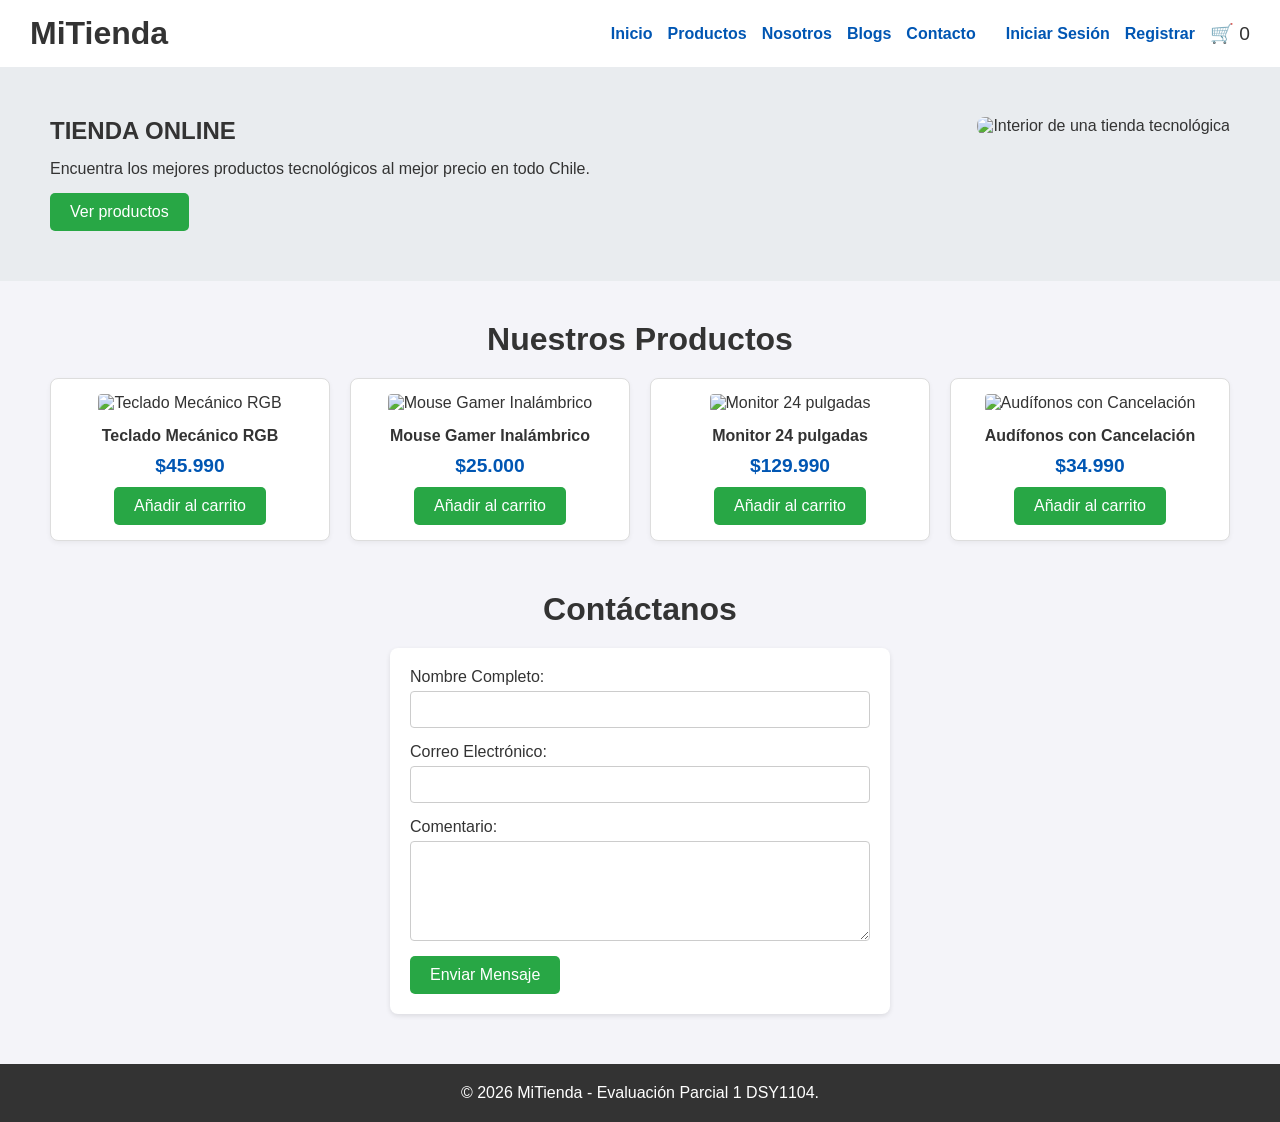
==== Pagina Web/index.html @ 9a070332 "Primer commit Creación de pagina web de venta de productos electrónicos." ====
<!DOCTYPE html>
<html lang="es">
<head>
    <meta charset="UTF-8">
    <meta name="viewport" content="width=device-width, initial-scale=1.0">
    <title>Tienda Online Duoc</title>
    <!-- Se incluye la hoja de estilos externa -->
    <link rel="stylesheet" href="styles.css">
</head>
<body>
    <header class="encabezado">
        <div class="contenedor-logo">
            <h1 class="logo">MiTienda</h1>
        </div>
        <nav class="navegacion-principal">
            <ul class="lista-enlaces">
                <li><a href="index.html">Inicio</a></li>
                <li><a href="#">Productos</a></li>
                <li><a href="#">Nosotros</a></li>
                <li><a href="#">Blogs</a></li>
                <li><a href="#contacto">Contacto</a></li>
            </ul>
            <div class="contenedor-usuario">
                <a href="#">Iniciar Sesión</a>
                <a href="#">Registrar</a>
                <div class="carrito-icono">
                    🛒 <span id="contador-carrito">0</span>
                </div>
            </div>
        </nav>
    </header>

    <main class="contenido-principal">
        <!-- Componente principal (Hero) -->
        <section class="seccion-hero">
            <div class="texto-hero">
                <h2>TIENDA ONLINE</h2>
                <p>Encuentra los mejores productos tecnológicos al mejor precio en todo Chile.</p>
                <button class="boton-primario">Ver productos</button>
            </div>
            <div class="imagen-hero">
                <!-- Imagen de libre uso de Unsplash -->
                <img src="https://images.unsplash.com/photo-1472851294608-062f824d29cc?w=500&q=80" alt="Interior de una tienda tecnológica" style="border-radius: 8px;">
            </div>
        </section>

        <!-- Listado de Productos (Se cargan vía JS) -->
        <section class="seccion-productos">
            <h3 class="titulo-seccion">Nuestros Productos</h3>
            <div id="contenedor-productos" class="cuadricula-productos">
                <!-- Los productos se inyectarán aquí mediante JavaScript -->
            </div>
        </section>

        <!-- Formulario de Contacto para validaciones JS -->
        <section id="contacto" class="seccion-contacto">
            <h3 class="titulo-seccion">Contáctanos</h3>
            <form id="formulario-contacto" class="formulario" novalidate>
                <div class="grupo-control">
                    <label for="nombre">Nombre Completo:</label>
                    <input type="text" id="nombre" class="entrada-datos" autocomplete="name">
                    <span class="mensaje-error" id="error-nombre"></span>
                </div>
                
                <div class="grupo-control">
                    <label for="correo">Correo Electrónico:</label>
                    <input type="email" id="correo" class="entrada-datos" autocomplete="email">
                    <span class="mensaje-error" id="error-correo"></span>
                </div>

                <div class="grupo-control">
                    <label for="comentario">Comentario:</label>
                    <textarea id="comentario" class="entrada-datos text-area"></textarea>
                    <span class="mensaje-error" id="error-comentario"></span>
                </div>

                <button type="submit" class="boton-primario">Enviar Mensaje</button>
            </form>
        </section>
    </main>

    <footer class="pie-pagina">
        <p>&copy; 2026 MiTienda - Evaluación Parcial 1 DSY1104.</p>
    </footer>

    <script src="script.js"></script>
</body>
</html>
---- Pagina Web/styles.css ----
/* Variables y reseteo básico */
:root {
    --color-fondo: #f4f4f9;
    --color-texto: #333;
    --color-primario: #0056b3;
    --color-boton: #28a745;
    --color-error: #dc3545;
}

* {
    margin: 0;
    padding: 0;
    box-sizing: border-box;
    font-family: Arial, sans-serif;
}

body {
    background-color: var(--color-fondo);
    color: var(--color-texto);
}

/* Encabezado y Navegación */
.encabezado {
    display: flex;
    justify-content: space-between;
    align-items: center;
    background-color: #fff;
    padding: 15px 30px;
    box-shadow: 0 2px 5px rgba(0,0,0,0.1);
}

.navegacion-principal {
    display: flex;
    align-items: center;
    gap: 30px;
}

.lista-enlaces {
    list-style: none;
    display: flex;
    gap: 15px;
}

.lista-enlaces a, .contenedor-usuario a {
    text-decoration: none;
    color: var(--color-primario);
    font-weight: bold;
}

.contenedor-usuario {
    display: flex;
    align-items: center;
    gap: 15px;
}

.carrito-icono {
    font-size: 1.2rem;
    cursor: pointer;
}

/* Sección Hero */
.seccion-hero {
    display: flex;
    justify-content: space-between;
    padding: 50px;
    background-color: #e9ecef;
    margin-bottom: 40px;
}

.texto-hero {
    flex: 1;
    display: flex;
    flex-direction: column;
    justify-content: center;
    align-items: flex-start;
    gap: 15px;
}

/* Botones */
.boton-primario {
    background-color: var(--color-boton);
    color: white;
    border: none;
    padding: 10px 20px;
    cursor: pointer;
    border-radius: 5px;
    font-size: 1rem;
}
.boton-primario:hover {
    background-color: #218838;
}

/* Productos */
.titulo-seccion {
    text-align: center;
    margin-bottom: 20px;
    font-size: 2rem;
}

.cuadricula-productos {
    display: grid;
    grid-template-columns: repeat(auto-fit, minmax(250px, 1fr));
    gap: 20px;
    padding: 0 50px 50px 50px;
}

.tarjeta-producto {
    background-color: #fff;
    border: 1px solid #ddd;
    border-radius: 8px;
    padding: 15px;
    text-align: center;
    box-shadow: 0 2px 5px rgba(0,0,0,0.05);
}

.tarjeta-producto img {
    max-width: 100%;
    height: auto;
    margin-bottom: 15px;
}

.precio-producto {
    font-size: 1.2rem;
    color: var(--color-primario);
    font-weight: bold;
    margin: 10px 0;
}

/* Formularios */
.seccion-contacto {
    padding: 0 50px 50px 50px;
    max-width: 600px;
    margin: 0 auto;
}

.formulario {
    background-color: #fff;
    padding: 20px;
    border-radius: 8px;
    box-shadow: 0 2px 5px rgba(0,0,0,0.1);
}

.grupo-control {
    display: flex;
    flex-direction: column;
    margin-bottom: 15px;
}

.entrada-datos {
    padding: 10px;
    border: 1px solid #ccc;
    border-radius: 4px;
    margin-top: 5px;
}

.text-area {
    resize: vertical;
    min-height: 100px;
}

.mensaje-error {
    color: var(--color-error);
    font-size: 0.85rem;
    margin-top: 5px;
    display: none; /* Oculto por defecto, se activa con JS */
}

/* Footer */
.pie-pagina {
    text-align: center;
    padding: 20px;
    background-color: #333;
    color: white;
}
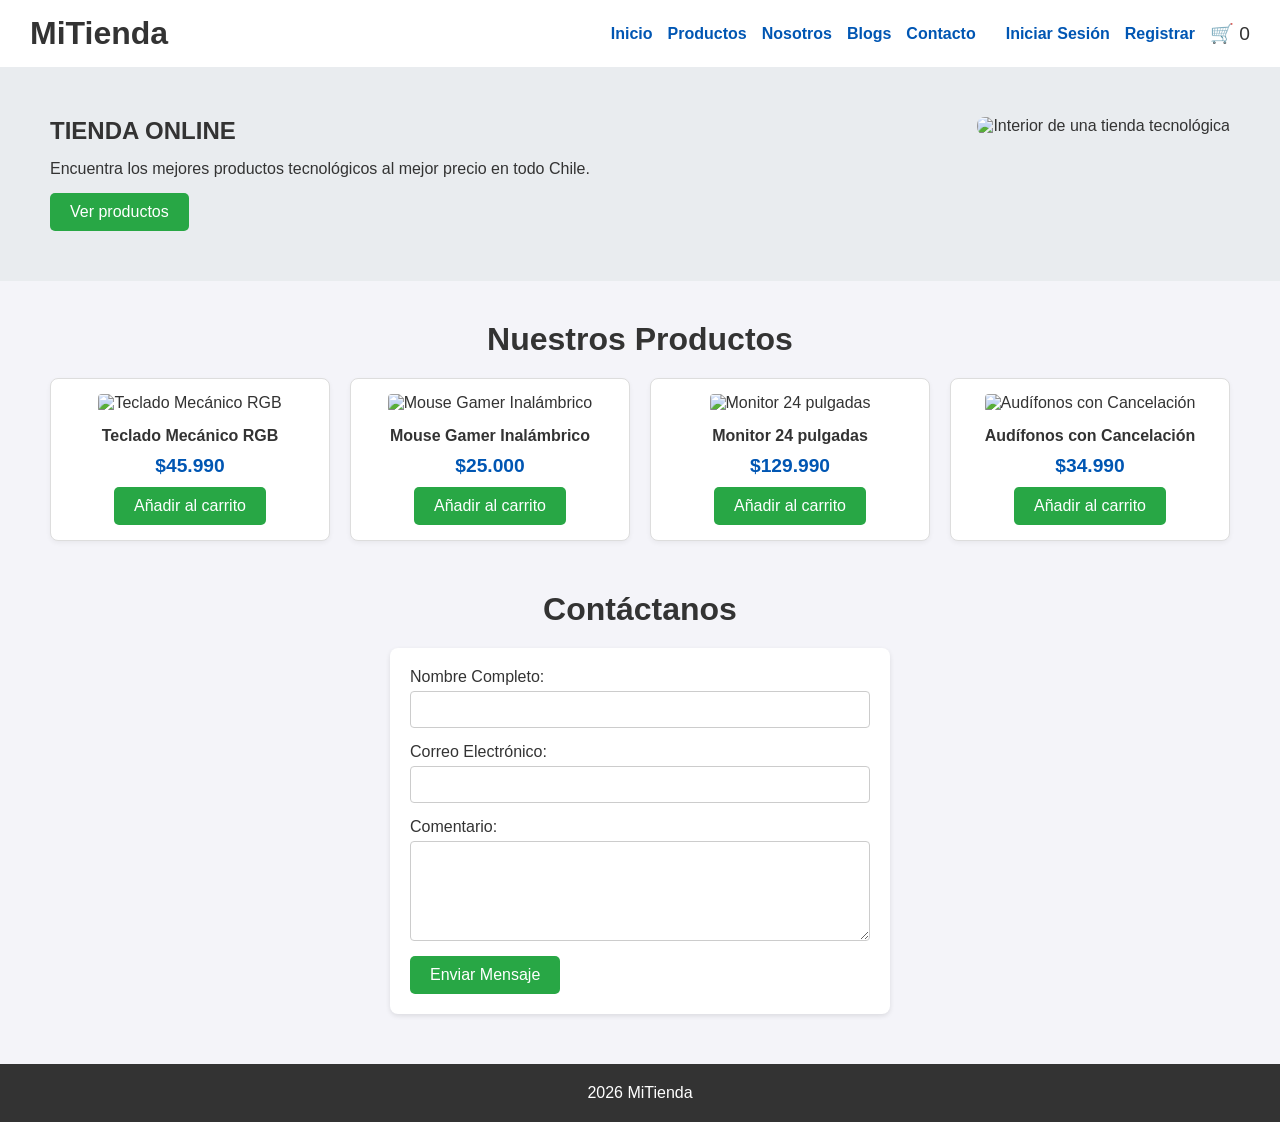
==== commit 59e785f5: "Add files via upload Generación de HTMLs de registro y login, además de actualización de script.js" ====
--- a/Pagina Web/index.html
+++ b/Pagina Web/index.html
@@ -80,7 +80,7 @@
     </main>
 
     <footer class="pie-pagina">
-        <p>&copy; 2026 MiTienda - Evaluación Parcial 1 DSY1104.</p>
+        <p>2026 MiTienda</p>
     </footer>
 
     <script src="script.js"></script>
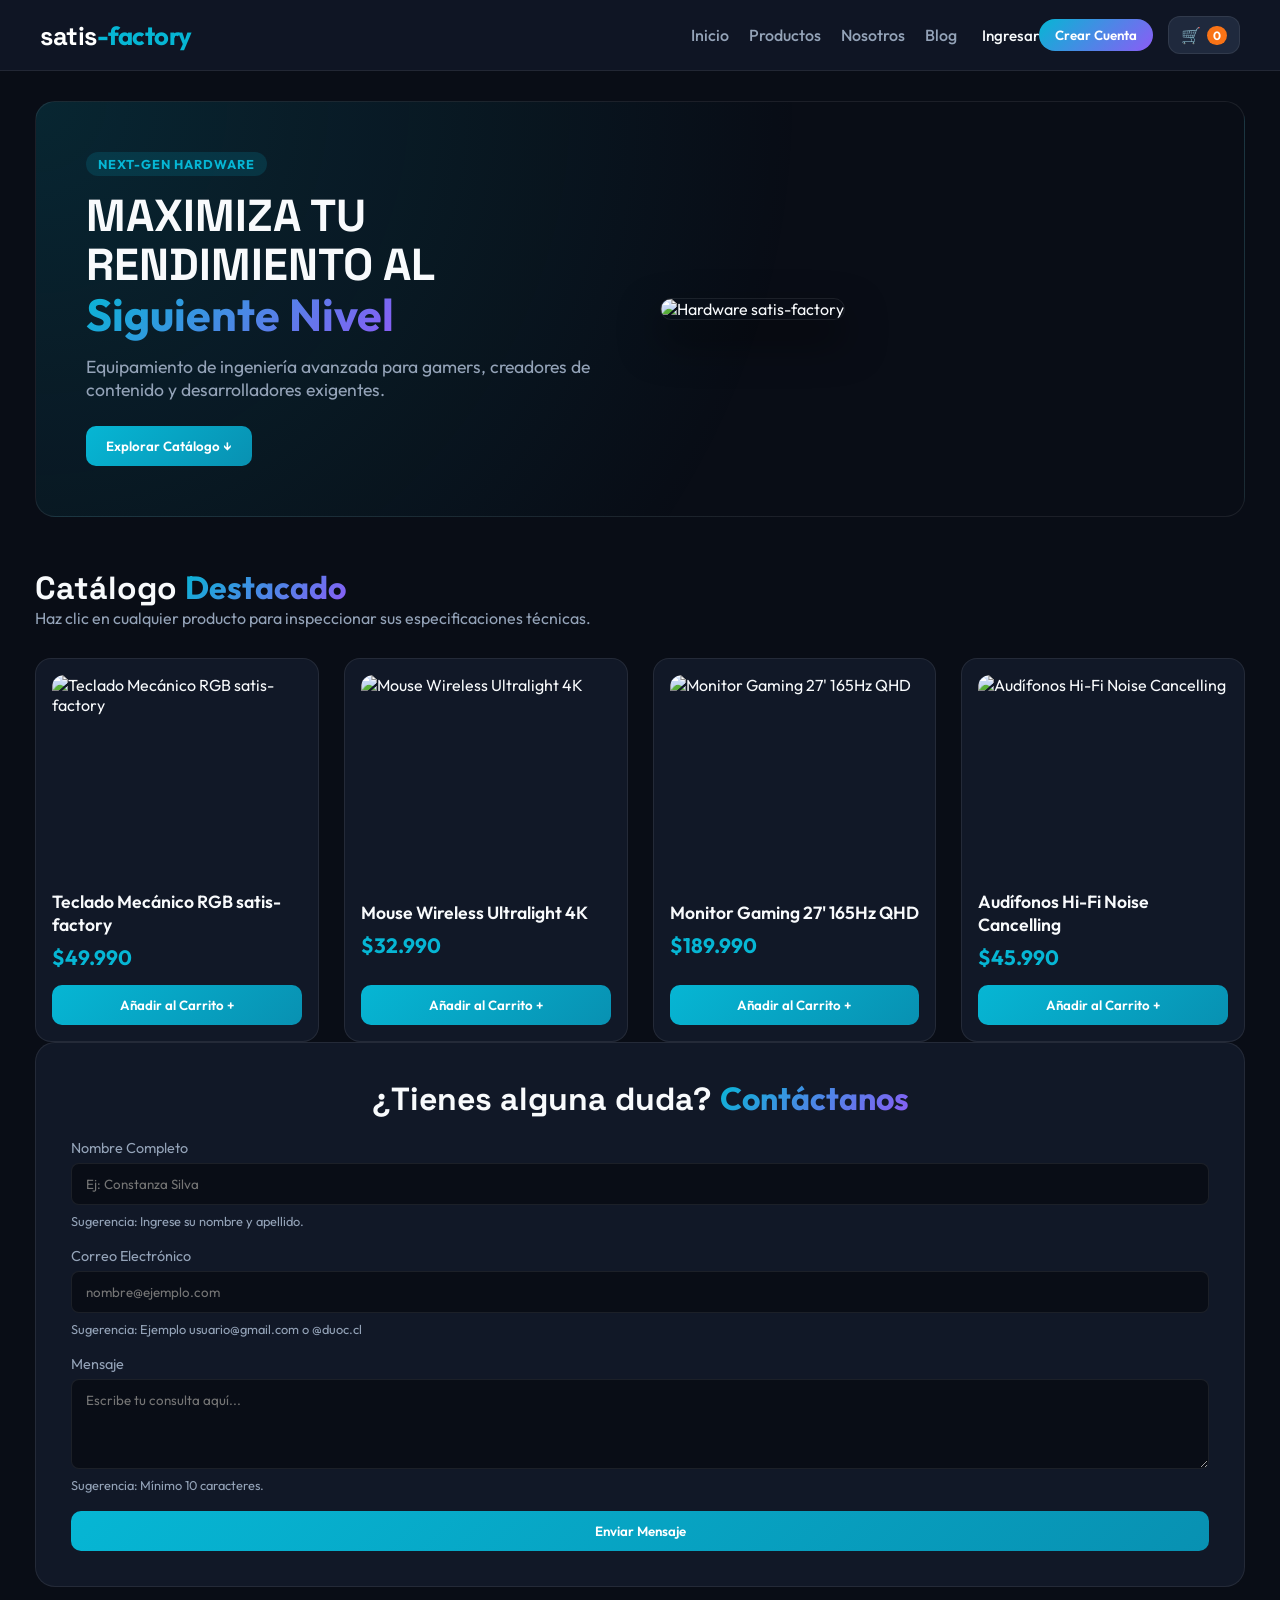
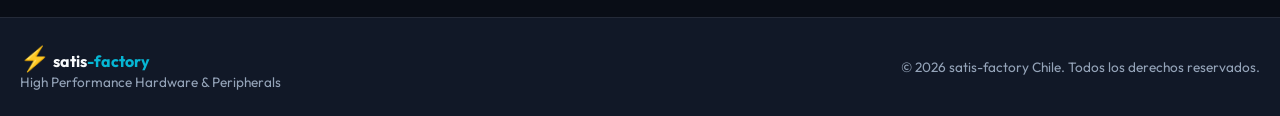
==== commit 76259bbe: "pagina web SPA Creación de un solo index.html, después de ya revisar el buen funcionamiento de cada " ====
--- a/Pagina Web/index.html
+++ b/Pagina Web/index.html
@@ -3,84 +3,410 @@
 <head>
     <meta charset="UTF-8">
     <meta name="viewport" content="width=device-width, initial-scale=1.0">
-    <title>Tienda Online Duoc</title>
-    <!-- Se incluye la hoja de estilos externa -->
+    <title>satis-factory // High Tech & Gaming Gear</title>
+    <link rel="preconnect" href="https://fonts.googleapis.com">
+    <link rel="preconnect" href="https://fonts.gstatic.com" crossorigin>
+    <link href="https://fonts.googleapis.com/css2?family=Outfit:wght@300;400;600;700;800&family=Space+Grotesk:wght@500;700&display=swap" rel="stylesheet">
     <link rel="stylesheet" href="styles.css">
 </head>
 <body>
+
+    <!-- Encabezado Glassmorphism -->
     <header class="encabezado">
-        <div class="contenedor-logo">
-            <h1 class="logo">MiTienda</h1>
+        <div class="contenedor-logo" onclick="cambiarVista('vista-home')">
+            <h1 class="logo">satis<span class="logo-accent">-factory</span></h1>
         </div>
+        
         <nav class="navegacion-principal">
             <ul class="lista-enlaces">
-                <li><a href="index.html">Inicio</a></li>
-                <li><a href="#">Productos</a></li>
-                <li><a href="#">Nosotros</a></li>
-                <li><a href="#">Blogs</a></li>
-                <li><a href="#contacto">Contacto</a></li>
+                <li><a href="#" onclick="cambiarVista('vista-home')">Inicio</a></li>
+                <li><a href="#" onclick="irAProductos()">Productos</a></li>
+                <li><a href="#" onclick="cambiarVista('vista-nosotros')">Nosotros</a></li>
+                <li><a href="#" onclick="cambiarVista('vista-blog')">Blog</a></li>
+                <!-- Pestaña Admin protegida: se oculta por defecto mediante JS/CSS -->
+                <li id="nav-item-admin" style="display: none;"><a href="#" onclick="cambiarVista('vista-admin')" class="enlace-admin">Admin</a></li>
             </ul>
             <div class="contenedor-usuario">
-                <a href="#">Iniciar Sesión</a>
-                <a href="#">Registrar</a>
-                <div class="carrito-icono">
-                    🛒 <span id="contador-carrito">0</span>
+                <div id="bloque-invitado">
+                    <button class="btn-link" onclick="cambiarVista('vista-login')">Ingresar</button>
+                    <button class="btn-destacado" onclick="cambiarVista('vista-registro')">Crear Cuenta</button>
+                </div>
+                <div id="bloque-sesion" style="display: none; align-items: center; gap: 10px;">
+                    <span id="label-usuario-actual" class="badge-user">Usuario</span>
+                    <button class="btn-secundario-sm" onclick="cerrarSesion()">Salir</button>
+                </div>
+                <div class="carrito-icono" onclick="cambiarVista('vista-carrito')" title="Ver Carrito">
+                    <span class="icono-bag">🛒</span>
+                    <span id="contador-carrito" class="badge-carrito">0</span>
                 </div>
             </div>
         </nav>
     </header>
 
     <main class="contenido-principal">
-        <!-- Componente principal (Hero) -->
-        <section class="seccion-hero">
-            <div class="texto-hero">
-                <h2>TIENDA ONLINE</h2>
-                <p>Encuentra los mejores productos tecnológicos al mejor precio en todo Chile.</p>
-                <button class="boton-primario">Ver productos</button>
-            </div>
-            <div class="imagen-hero">
-                <!-- Imagen de libre uso de Unsplash -->
-                <img src="https://images.unsplash.com/photo-1472851294608-062f824d29cc?w=500&q=80" alt="Interior de una tienda tecnológica" style="border-radius: 8px;">
-            </div>
-        </section>
-
-        <!-- Listado de Productos (Se cargan vía JS) -->
-        <section class="seccion-productos">
-            <h3 class="titulo-seccion">Nuestros Productos</h3>
-            <div id="contenedor-productos" class="cuadricula-productos">
-                <!-- Los productos se inyectarán aquí mediante JavaScript -->
-            </div>
-        </section>
-
-        <!-- Formulario de Contacto para validaciones JS -->
-        <section id="contacto" class="seccion-contacto">
-            <h3 class="titulo-seccion">Contáctanos</h3>
-            <form id="formulario-contacto" class="formulario" novalidate>
-                <div class="grupo-control">
-                    <label for="nombre">Nombre Completo:</label>
-                    <input type="text" id="nombre" class="entrada-datos" autocomplete="name">
-                    <span class="mensaje-error" id="error-nombre"></span>
-                </div>
-                
-                <div class="grupo-control">
-                    <label for="correo">Correo Electrónico:</label>
-                    <input type="email" id="correo" class="entrada-datos" autocomplete="email">
-                    <span class="mensaje-error" id="error-correo"></span>
-                </div>
-
-                <div class="grupo-control">
-                    <label for="comentario">Comentario:</label>
-                    <textarea id="comentario" class="entrada-datos text-area"></textarea>
-                    <span class="mensaje-error" id="error-comentario"></span>
-                </div>
-
-                <button type="submit" class="boton-primario">Enviar Mensaje</button>
-            </form>
-        </section>
+
+        <!-- VISTA 1: HOME & CATALOGO -->
+        <section id="vista-home" class="vista activa">
+            <div class="hero-banner">
+                <div class="hero-content">
+                    <span class="tag-badge">NEXT-GEN HARDWARE</span>
+                    <h2>MAXIMIZA TU RENDIMIENTO AL <span class="texto-gradiente">Siguiente Nivel</span></h2>
+                    <p>Equipamiento de ingeniería avanzada para gamers, creadores de contenido y desarrolladores exigentes.</p>
+                    <button class="boton-primario" onclick="irAProductos()">Explorar Catálogo ↓</button>
+                </div>
+                <div class="hero-media">
+                    <div class="hero-image-wrapper">
+                        <img src="https://images.unsplash.com/photo-1550745165-9bc0b252726f?w=600&auto=format&fit=crop&q=80" alt="Hardware satis-factory">
+                    </div>
+                </div>
+            </div>
+
+            <section id="seccion-catalogo-scroll" class="seccion-catalogo">
+                <div class="encabezado-seccion">
+                    <h3 class="titulo-seccion">Catálogo <span class="texto-gradiente">Destacado</span></h3>
+                    <p class="subtitulo-seccion">Haz clic en cualquier producto para inspeccionar sus especificaciones técnicas.</p>
+                </div>
+                <div id="contenedor-productos" class="cuadricula-productos">
+                    <!-- Renderizado dinámico -->
+                </div>
+            </section>
+
+            <!-- Sección de Contacto -->
+            <section class="seccion-contacto">
+                <div class="tarjeta-glass-form">
+                    <h3 class="titulo-seccion text-center">¿Tienes alguna duda? <span class="texto-gradiente">Contáctanos</span></h3>
+                    <form id="formulario-contacto" class="formulario" novalidate>
+                        <div class="grupo-control">
+                            <label for="contacto-nombre">Nombre Completo</label>
+                            <input type="text" id="contacto-nombre" class="entrada-datos" placeholder="Ej: Constanza Silva">
+                            <span class="sugerencia-span" id="sug-contacto-nombre">Sugerencia: Ingrese su nombre y apellido.</span>
+                        </div>
+                        <div class="grupo-control">
+                            <label for="contacto-correo">Correo Electrónico</label>
+                            <input type="email" id="contacto-correo" class="entrada-datos" placeholder="nombre@ejemplo.com">
+                            <span class="sugerencia-span" id="sug-contacto-correo">Sugerencia: Ejemplo usuario@gmail.com o @duoc.cl</span>
+                        </div>
+                        <div class="grupo-control">
+                            <label for="contacto-mensaje">Mensaje</label>
+                            <textarea id="contacto-mensaje" class="entrada-datos" rows="4" placeholder="Escribe tu consulta aquí..."></textarea>
+                            <span class="sugerencia-span" id="sug-contacto-mensaje">Sugerencia: Mínimo 10 caracteres.</span>
+                        </div>
+                        <button type="submit" class="boton-primario ancho-completo">Enviar Mensaje</button>
+                    </form>
+                </div>
+            </section>
+        </section>
+
+        <!-- VISTA 2: NOSOTROS -->
+        <section id="vista-nosotros" class="vista">
+            <div class="hero-banner mini-hero">
+                <div class="hero-content">
+                    <span class="tag-badge">NUESTRA ESENCIA</span>
+                    <h2>Sobre <span class="texto-gradiente">satis-factory</span></h2>
+                    <p>Reinventando el acceso a tecnología de alto rendimiento en todo Chile desde 2026.</p>
+                </div>
+            </div>
+
+            <div class="grid-pilares">
+                <div class="tarjeta-pilar">
+                    <h4>Envíos Flash</h4>
+                    <p>Despacho directo a todas las regiones de Chile con seguimiento en tiempo real.</p>
+                </div>
+                <div class="tarjeta-pilar">
+                    <h4>Garantía Extendida</h4>
+                    <p>Todos nuestros componentes cuentan con sello oficial y soporte técnico dedicado.</p>
+                </div>
+                <div class="tarjeta-pilar">
+                    <h4>Calidad Certificada</h4>
+                    <p>Probamos rigurosamente cada producto antes de ponerlo a la venta en la plataforma.</p>
+                </div>
+            </div>
+        </section>
+
+        <!-- VISTA 3: BLOG -->
+        <section id="vista-blog" class="vista">
+            <div class="encabezado-seccion text-center">
+                <span class="tag-badge">BLOG & NEWS</span>
+                <h2 class="titulo-seccion">Artículos & <span class="texto-gradiente">Reviews</span></h2>
+            </div>
+            
+            <div class="cuadricula-productos">
+                <article class="tarjeta-producto blog-card">
+                    <img src="https://images.unsplash.com/photo-1587829741301-dc798b83add3?w=500&q=80" alt="Teclados Mecánicos">
+                    <div class="blog-body">
+                        <span class="fecha-blog">05 Octubre, 2026</span>
+                        <h4>Guía Definitiva: Switches Mecánicos vs Ópticos</h4>
+                        <p>Analizamos los tiempos de respuesta y durabilidad para setups competitivos.</p>
+                    </div>
+                </article>
+                <article class="tarjeta-producto blog-card">
+                    <img src="https://images.unsplash.com/photo-1615663245857-ac93bb7c39e7?w=500&q=80" alt="Mouse Gaming">
+                    <div class="blog-body">
+                        <span class="fecha-blog">28 Septiembre, 2026</span>
+                        <h4>Sensibilidad y DPI: Configura tu Mouse para FPS</h4>
+                        <p>Aprende a ajustar la aceleración y tasa de sondeo como los profesionales.</p>
+                    </div>
+                </article>
+            </div>
+        </section>
+
+        <!-- VISTA 4: REGISTRO CON SUGERENCIAS SPAN -->
+        <section id="vista-registro" class="vista">
+            <div class="contenedor-formulario-centrado">
+                <div class="tarjeta-glass-form">
+                    <h2 class="titulo-seccion text-center">Crear <span class="texto-gradiente">Cuenta</span></h2>
+                    <form id="formulario-registro" class="formulario" novalidate>
+                        <div class="grupo-control">
+                            <label for="reg-run">RUN (Chileno):</label>
+                            <input type="text" id="reg-run" class="entrada-datos" placeholder="19011022K">
+                            <span class="sugerencia-span" id="sug-reg-run">Sugerencia: Sin puntos ni guión (Ej: 19011022K).</span>
+                        </div>
+                        <div class="grid-2-col">
+                            <div class="grupo-control">
+                                <label for="reg-nombre">Nombre:</label>
+                                <input type="text" id="reg-nombre" class="entrada-datos" placeholder="Juan">
+                                <span class="sugerencia-span" id="sug-reg-nombre">Sugerencia: Mínimo 2 letras.</span>
+                            </div>
+                            <div class="grupo-control">
+                                <label for="reg-apellidos">Apellidos:</label>
+                                <input type="text" id="reg-apellidos" class="entrada-datos" placeholder="Pérez">
+                                <span class="sugerencia-span" id="sug-reg-apellidos">Sugerencia: Mínimo 2 letras.</span>
+                            </div>
+                        </div>
+                        <div class="grupo-control">
+                            <label for="reg-correo">Correo Electrónico:</label>
+                            <input type="email" id="reg-correo" class="entrada-datos" placeholder="usuario@duoc.cl">
+                            <span class="sugerencia-span" id="sug-reg-correo">Sugerencia: Dominios permitidos: @duoc.cl, @profesor.duoc.cl, @gmail.com</span>
+                        </div>
+                        <div class="grid-2-col">
+                            <div class="grupo-control">
+                                <label for="reg-password">Contraseña:</label>
+                                <input type="password" id="reg-password" class="entrada-datos">
+                                <span class="sugerencia-span" id="sug-reg-password">Sugerencia: De 4 a 10 caracteres.</span>
+                            </div>
+                            <div class="grupo-control">
+                                <label for="reg-confirm-password">Confirmar Contraseña:</label>
+                                <input type="password" id="reg-confirm-password" class="entrada-datos">
+                                <span class="sugerencia-span" id="sug-reg-confirm-password">Sugerencia: Debe coincidir exactamente con la clave anterior.</span>
+                            </div>
+                        </div>
+                        <div class="grid-2-col">
+                            <div class="grupo-control">
+                                <label for="reg-region">Región:</label>
+                                <select id="reg-region" class="entrada-datos">
+                                    <option value="">-- Seleccionar --</option>
+                                </select>
+                                <span class="sugerencia-span" id="sug-reg-region">Sugerencia: Seleccione su región de residencia.</span>
+                            </div>
+                            <div class="grupo-control">
+                                <label for="reg-comuna">Comuna:</label>
+                                <select id="reg-comuna" class="entrada-datos" disabled>
+                                    <option value="">-- Seleccionar --</option>
+                                </select>
+                                <span class="sugerencia-span" id="sug-reg-comuna">Sugerencia: Se habilita al elegir una región.</span>
+                            </div>
+                        </div>
+                        <div class="grupo-control">
+                            <label for="reg-direccion">Dirección de Despacho:</label>
+                            <input type="text" id="reg-direccion" class="entrada-datos" placeholder="Av. Principal 123">
+                            <span class="sugerencia-span" id="sug-reg-direccion">Sugerencia: Mínimo 5 caracteres (calle y número).</span>
+                        </div>
+                        <button type="submit" class="boton-primario ancho-completo">Completar Registro</button>
+                    </form>
+                </div>
+            </div>
+        </section>
+
+        <!-- VISTA 5: LOGIN CON CREDENCIALES Y ROL ADMIN -->
+        <section id="vista-login" class="vista">
+            <div class="contenedor-formulario-centrado" style="max-width: 450px;">
+                <div class="tarjeta-glass-form">
+                    <h2 class="titulo-seccion text-center">Iniciar <span class="texto-gradiente">Sesión</span></h2>
+                    <form id="formulario-login" class="formulario" novalidate>
+                        <div class="grupo-control">
+                            <label for="login-correo">Correo Electrónico</label>
+                            <input type="email" id="login-correo" class="entrada-datos" placeholder="admin@duoc.cl">
+                            <span class="sugerencia-span" id="sug-login-correo">Sugerencia: Ingrese su correo registrado.</span>
+                        </div>
+                        <div class="grupo-control">
+                            <label for="login-password">Contraseña</label>
+                            <input type="password" id="login-password" class="entrada-datos">
+                            <span class="sugerencia-span" id="sug-login-password">Sugerencia: Ingrese su clave de acceso.</span>
+                        </div>
+                        <button type="submit" class="boton-primario ancho-completo">Acceder</button>
+                    </form>
+                    <div style="margin-top: 20px; padding: 12px; background: rgba(6,182,212,0.1); border-radius: 8px; border: 1px solid var(--borde-color); font-size: 0.85rem; color: var(--texto-secundario);">
+                         <strong>Credencial Admin de prueba:</strong><br>
+                        <strong>Correo:</strong> admin@duoc.cl | <strong>Clave:</strong> 1234
+                    </div>
+                </div>
+            </div>
+        </section>
+
+        <!-- VISTA 6: ADMIN (PROTEGIDA POR ROL) -->
+        <section id="vista-admin" class="vista">
+            <div class="encabezado-seccion">
+                <span class="tag-badge">PANEL DE CONTROL EXCLUSIVO</span>
+                <h2 class="titulo-seccion">Administración de <span class="texto-gradiente">satis-factory</span></h2>
+            </div>
+
+            <div class="tarjeta-glass-form margin-bottom">
+                <h3>Agregar / Modificar Producto</h3>
+                <form id="formulario-producto" class="formulario grid-2-col" novalidate>
+                    <div class="grupo-control">
+                        <label for="prod-codigo">Código Producto:</label>
+                        <input type="text" id="prod-codigo" class="entrada-datos" placeholder="PROD-001">
+                        <span class="sugerencia-span" id="sug-prod-codigo">Sugerencia: Código único Ej: PROD-005.</span>
+                    </div>
+                    <div class="grupo-control">
+                        <label for="prod-nombre">Nombre del Producto:</label>
+                        <input type="text" id="prod-nombre" class="entrada-datos" placeholder="Teclado RGB Pro">
+                        <span class="sugerencia-span" id="sug-prod-nombre">Sugerencia: Nombre descriptivo comercial.</span>
+                    </div>
+                    <div class="grupo-control">
+                        <label for="prod-categoria">Categoría:</label>
+                        <select id="prod-categoria" class="entrada-datos">
+                            <option value="Periféricos">Periféricos</option>
+                            <option value="Monitores">Monitores</option>
+                            <option value="Audio">Audio</option>
+                        </select>
+                        <span class="sugerencia-span" id="sug-prod-categoria">Sugerencia: Selecciona la familia de producto.</span>
+                    </div>
+                    <div class="grupo-control">
+                        <label for="prod-precio">Precio (CLP):</label>
+                        <input type="number" id="prod-precio" class="entrada-datos" placeholder="49990">
+                        <span class="sugerencia-span" id="sug-prod-precio">Sugerencia: Valor numérico mayor a $0.</span>
+                    </div>
+                    <div class="grupo-control span-2">
+                        <label for="prod-imagen">URL de la Imagen:</label>
+                        <input type="text" id="prod-imagen" class="entrada-datos" placeholder="https://images.unsplash.com/...">
+                        <span class="sugerencia-span" id="sug-prod-imagen">Sugerencia: Enlace web directo a una imagen (http/https).</span>
+                    </div>
+                    <button type="submit" class="boton-primario span-2">Guardar Producto en Inventario</button>
+                </form>
+            </div>
+
+            <div class="tarjeta-glass-form margin-bottom">
+                <h3>Inventario de Productos</h3>
+                <div class="contenedor-tabla">
+                    <table class="tabla-custom">
+                        <thead>
+                            <tr>
+                                <th>Código</th>
+                                <th>Nombre</th>
+                                <th>Categoría</th>
+                                <th>Precio</th>
+                                <th>Acción</th>
+                            </tr>
+                        </thead>
+                        <tbody id="cuerpo-tabla-productos"></tbody>
+                    </table>
+                </div>
+            </div>
+
+            <div class="tarjeta-glass-form">
+                <h3>Usuarios Registrados</h3>
+                <div class="contenedor-tabla">
+                    <table class="tabla-custom">
+                        <thead>
+                            <tr>
+                                <th>RUN</th>
+                                <th>Nombre</th>
+                                <th>Correo</th>
+                                <th>Rol</th>
+                                <th>Acción</th>
+                            </tr>
+                        </thead>
+                        <tbody id="cuerpo-tabla-usuarios"></tbody>
+                    </table>
+                </div>
+            </div>
+        </section>
+
+        <!-- VISTA 7: CARRITO -->
+        <section id="vista-carrito" class="vista">
+            <div class="contenedor-formulario-centrado" style="max-width: 850px;">
+                <div class="tarjeta-glass-form">
+                    <h2 class="titulo-seccion text-center">Tu Carrito de <span class="texto-gradiente">Compras</span></h2>
+
+                    <div id="contenedor-carrito-vacio" class="text-center" style="display: none; padding: 40px 0;">
+                        <p style="font-size: 1.2rem; color: var(--texto-secundario); margin-bottom: 20px;">Aún no has agregado productos a tu orden.</p>
+                        <button class="boton-primario" onclick="cambiarVista('vista-home')">Ir a Explorar Catálogo</button>
+                    </div>
+
+                    <div id="contenedor-detalle-carrito">
+                        <div class="contenedor-tabla">
+                            <table class="tabla-custom">
+                                <thead>
+                                    <tr>
+                                        <th>Producto</th>
+                                        <th>Precio</th>
+                                        <th>Cantidad</th>
+                                        <th>Subtotal</th>
+                                        <th>Remover</th>
+                                    </tr>
+                                </thead>
+                                <tbody id="cuerpo-tabla-carrito"></tbody>
+                            </table>
+                        </div>
+
+                        <div class="resumen-checkout">
+                            <div class="fila-resumen">
+                                <span>Total a Pagar:</span>
+                                <strong id="monto-total-carrito" class="monto-destacado">$0 CLP</strong>
+                            </div>
+                            <div class="acciones-checkout">
+                                <button class="btn-secundario" onclick="vaciarCarrito()">Vaciar Carrito</button>
+                                <button class="boton-primario" onclick="finalizarCompra()">Proceder al Pago</button>
+                            </div>
+                        </div>
+                    </div>
+                </div>
+            </div>
+        </section>
+
     </main>
 
+    <!-- MODAL INTERACTIVO DE DETALLE DE PRODUCTO -->
+    <div id="modal-producto" class="modal-backdrop" onclick="cerrarModalProducto(event)">
+        <div class="modal-contenedor">
+            <button class="modal-cerrar" onclick="cerrarModalProductoDirecto()">✕</button>
+            <div class="modal-body">
+                <div class="modal-imagen-box">
+                    <img id="modal-img" src="" alt="Producto">
+                </div>
+                <div class="modal-info-box">
+                    <span class="tag-badge">HARDWARE DESTACADO</span>
+                    <h3 id="modal-titulo">Nombre Producto</h3>
+                    <p id="modal-precio" class="precio-producto">$0 CLP</p>
+                    <div class="modal-especificaciones">
+                        <p><strong>Categoría:</strong> Periféricos de Alta Gama</p>
+                        <p><strong>Disponibilidad:</strong> <span style="color: #22c55e;">Stock Inmediato</span></p>
+                        <p><strong>Garantía:</strong> 12 meses de garantía oficial satis-factory.</p>
+                    </div>
+                    <div class="modal-selector-cantidad">
+                        <label>Cantidad:</label>
+                        <div class="control-cantidad-modal">
+                            <button onclick="cambiarCantModal(-1)">-</button>
+                            <span id="cant-modal">1</span>
+                            <button onclick="cambiarCantModal(1)">+</button>
+                        </div>
+                    </div>
+                    <button id="btn-modal-agregar" class="boton-primario ancho-completo" style="margin-top: 15px;">Añadir al Carrito</button>
+                </div>
+            </div>
+        </div>
+    </div>
+
+    <!-- Pie de Página -->
     <footer class="pie-pagina">
-        <p>2026 MiTienda</p>
+        <div class="footer-content">
+            <div class="footer-brand">
+                <span class="logo-icono">⚡</span> <strong>satis<span class="logo-accent">-factory</span></strong>
+                <p>High Performance Hardware & Peripherals</p>
+            </div>
+            <p class="copyright">&copy; 2026 satis-factory Chile. Todos los derechos reservados.</p>
+        </div>
     </footer>
 
     <script src="script.js"></script>
--- a/Pagina Web/styles.css
+++ b/Pagina Web/styles.css
@@ -1,174 +1,626 @@
-/* Variables y reseteo básico */
 :root {
-    --color-fondo: #f4f4f9;
-    --color-texto: #333;
-    --color-primario: #0056b3;
-    --color-boton: #28a745;
-    --color-error: #dc3545;
+    --bg-principal: #090d16;
+    --bg-superficie: #111827;
+    --bg-tarjeta: #1f293d;
+    --bg-tarjeta-hover: #28354f;
+    --borde-color: rgba(255, 255, 255, 0.08);
+    
+    --accent-cyan: #06b6d4;
+    --accent-cyan-hover: #0891b2;
+    --accent-purple: #8b5cf6;
+    --accent-orange: #f97316;
+    
+    --texto-principal: #f8fafc;
+    --texto-secundario: #94a3b8;
+    --texto-error: #f87171;
+    --texto-exito: #4ade80;
+
+    --fuente-titulo: 'Space Grotesk', sans-serif;
+    --fuente-cuerpo: 'Outfit', sans-serif;
+    --sombra-glow: 0 0 25px rgba(6, 182, 212, 0.25);
 }
 
 * {
+    box-sizing: border-box;
     margin: 0;
     padding: 0;
-    box-sizing: border-box;
-    font-family: Arial, sans-serif;
+    font-family: var(--fuente-cuerpo);
 }
 
 body {
-    background-color: var(--color-fondo);
-    color: var(--color-texto);
-}
-
-/* Encabezado y Navegación */
+    background-color: var(--bg-principal);
+    color: var(--texto-principal);
+    display: flex;
+    flex-direction: column;
+    min-height: 100vh;
+    overflow-x: hidden;
+}
+
+/* UTILIDADES Y TEXTO GRADIENTE */
+.texto-gradiente {
+    background: linear-gradient(135deg, var(--accent-cyan), var(--accent-purple));
+    -webkit-background-clip: text;
+    -webkit-text-fill-color: transparent;
+}
+
+.text-center { text-align: center; }
+.margin-bottom { margin-bottom: 30px; }
+
+/* VISIBILIDAD DE VISTAS (SPA) */
+.vista {
+    display: none;
+}
+
+.vista.activa {
+    display: block;
+    animation: fadeIn 0.35s cubic-bezier(0.16, 1, 0.3, 1);
+}
+
+@keyframes fadeIn {
+    from { opacity: 0; transform: translateY(12px); }
+    to { opacity: 1; transform: translateY(0); }
+}
+
+/* ENCABEZADO GLASSMORPHISM */
 .encabezado {
+    background: rgba(17, 24, 39, 0.85);
+    backdrop-filter: blur(16px);
+    -webkit-backdrop-filter: blur(16px);
+    border-bottom: 1px solid var(--borde-color);
+    padding: 1rem 2.5rem;
     display: flex;
     justify-content: space-between;
     align-items: center;
-    background-color: #fff;
-    padding: 15px 30px;
-    box-shadow: 0 2px 5px rgba(0,0,0,0.1);
+    position: sticky;
+    top: 0;
+    z-index: 1000;
+}
+
+.contenedor-logo {
+    display: flex;
+    align-items: center;
+    gap: 8px;
+    cursor: pointer;
+}
+
+.logo-icono {
+    font-size: 1.5rem;
+}
+
+.logo {
+    font-family: var(--fuente-titulo);
+    font-size: 1.6rem;
+    letter-spacing: -0.5px;
+    color: white;
+}
+
+.logo-accent {
+    color: var(--accent-cyan);
 }
 
 .navegacion-principal {
     display: flex;
     align-items: center;
-    gap: 30px;
+    gap: 25px;
 }
 
 .lista-enlaces {
+    display: flex;
     list-style: none;
-    display: flex;
+    gap: 20px;
+    align-items: center;
+}
+
+.lista-enlaces a {
+    color: var(--texto-secundario);
+    text-decoration: none;
+    font-weight: 500;
+    transition: color 0.2s;
+}
+
+.lista-enlaces a:hover {
+    color: var(--accent-cyan);
+}
+
+.enlace-admin {
+    color: var(--accent-orange) !important;
+    font-weight: 700 !important;
+}
+
+.contenedor-usuario {
+    display: flex;
+    align-items: center;
     gap: 15px;
 }
 
-.lista-enlaces a, .contenedor-usuario a {
-    text-decoration: none;
-    color: var(--color-primario);
-    font-weight: bold;
-}
-
-.contenedor-usuario {
-    display: flex;
-    align-items: center;
-    gap: 15px;
+.badge-user {
+    background: rgba(139, 92, 246, 0.2);
+    border: 1px solid var(--accent-purple);
+    color: #c084fc;
+    padding: 4px 10px;
+    border-radius: 12px;
+    font-size: 0.8rem;
+    font-weight: 600;
+}
+
+.btn-link {
+    background: transparent;
+    border: none;
+    color: var(--texto-principal);
+    cursor: pointer;
+    font-size: 0.95rem;
+    font-weight: 500;
+}
+
+.btn-destacado {
+    background: linear-gradient(135deg, var(--accent-cyan), var(--accent-purple));
+    border: none;
+    color: white;
+    padding: 8px 16px;
+    border-radius: 20px;
+    font-weight: 600;
+    cursor: pointer;
+    transition: transform 0.2s, box-shadow 0.2s;
+}
+
+.btn-destacado:hover {
+    transform: translateY(-2px);
+    box-shadow: var(--sombra-glow);
+}
+
+.btn-secundario-sm {
+    background: transparent;
+    border: 1px solid var(--borde-color);
+    color: var(--texto-secundario);
+    padding: 4px 10px;
+    border-radius: 8px;
+    cursor: pointer;
+    font-size: 0.8rem;
+}
+
+.btn-secundario-sm:hover {
+    background: rgba(255,255,255,0.05);
+    color: white;
 }
 
 .carrito-icono {
-    font-size: 1.2rem;
-    cursor: pointer;
-}
-
-/* Sección Hero */
-.seccion-hero {
-    display: flex;
-    justify-content: space-between;
+    position: relative;
+    background: var(--bg-tarjeta);
+    border: 1px solid var(--borde-color);
+    padding: 8px 12px;
+    border-radius: 12px;
+    cursor: pointer;
+    display: flex;
+    align-items: center;
+}
+
+.badge-carrito {
+    background: var(--accent-orange);
+    color: white;
+    font-size: 0.75rem;
+    font-weight: 700;
+    padding: 2px 6px;
+    border-radius: 10px;
+    margin-left: 6px;
+}
+
+/* HERO BANNER */
+.contenido-principal {
+    flex: 1;
+    max-width: 1250px;
+    width: 100%;
+    margin: 0 auto;
+    padding: 30px 20px;
+}
+
+.hero-banner {
+    display: grid;
+    grid-template-columns: 1fr 1fr;
+    gap: 40px;
+    align-items: center;
+    background: radial-gradient(circle at top left, rgba(6, 182, 212, 0.15), transparent 60%);
+    border: 1px solid var(--borde-color);
+    border-radius: 20px;
     padding: 50px;
-    background-color: #e9ecef;
-    margin-bottom: 40px;
-}
-
-.texto-hero {
-    flex: 1;
-    display: flex;
-    flex-direction: column;
-    justify-content: center;
-    align-items: flex-start;
-    gap: 15px;
-}
-
-/* Botones */
-.boton-primario {
-    background-color: var(--color-boton);
-    color: white;
-    border: none;
-    padding: 10px 20px;
-    cursor: pointer;
-    border-radius: 5px;
-    font-size: 1rem;
-}
-.boton-primario:hover {
-    background-color: #218838;
-}
-
-/* Productos */
+    margin-bottom: 50px;
+}
+
+.tag-badge {
+    display: inline-block;
+    background: rgba(6, 182, 212, 0.15);
+    color: var(--accent-cyan);
+    padding: 4px 12px;
+    border-radius: 20px;
+    font-size: 0.8rem;
+    font-weight: 700;
+    letter-spacing: 1px;
+    margin-bottom: 15px;
+}
+
+.hero-content h2 {
+    font-family: var(--fuente-titulo);
+    font-size: 2.8rem;
+    line-height: 1.1;
+    margin-bottom: 15px;
+}
+
+.hero-content p {
+    color: var(--texto-secundario);
+    font-size: 1.1rem;
+    margin-bottom: 25px;
+}
+
+.hero-image-wrapper img {
+    width: 100%;
+    border-radius: 16px;
+    border: 1px solid var(--borde-color);
+    box-shadow: 0 20px 40px rgba(0,0,0,0.5);
+}
+
+/* CATALOGO DE PRODUCTOS E INTERACCIÓN */
+.encabezado-seccion {
+    margin-bottom: 30px;
+}
+
 .titulo-seccion {
-    text-align: center;
-    margin-bottom: 20px;
+    font-family: var(--fuente-titulo);
     font-size: 2rem;
+}
+
+.subtitulo-seccion {
+    color: var(--texto-secundario);
 }
 
 .cuadricula-productos {
     display: grid;
-    grid-template-columns: repeat(auto-fit, minmax(250px, 1fr));
-    gap: 20px;
-    padding: 0 50px 50px 50px;
+    grid-template-columns: repeat(auto-fill, minmax(260px, 1fr));
+    gap: 25px;
 }
 
 .tarjeta-producto {
-    background-color: #fff;
-    border: 1px solid #ddd;
+    background: var(--bg-superficie);
+    border: 1px solid var(--borde-color);
+    border-radius: 16px;
+    padding: 16px;
+    display: flex;
+    flex-direction: column;
+    justify-content: space-between;
+    cursor: pointer;
+    transition: transform 0.25s, border-color 0.25s, box-shadow 0.25s;
+    position: relative;
+    overflow: hidden;
+}
+
+.tarjeta-producto:hover {
+    transform: translateY(-6px);
+    border-color: var(--accent-cyan);
+    box-shadow: var(--sombra-glow);
+}
+
+.badge-hover-click {
+    position: absolute;
+    top: 25px;
+    right: 25px;
+    background: rgba(6, 182, 212, 0.9);
+    color: white;
+    font-size: 0.7rem;
+    font-weight: 700;
+    padding: 4px 8px;
+    border-radius: 6px;
+    opacity: 0;
+    transition: opacity 0.2s;
+}
+
+.tarjeta-producto:hover .badge-hover-click {
+    opacity: 1;
+}
+
+.tarjeta-producto img {
+    width: 100%;
+    height: 200px;
+    object-fit: cover;
+    border-radius: 12px;
+    margin-bottom: 15px;
+}
+
+.nombre-producto {
+    font-size: 1.1rem;
+    font-weight: 600;
+    margin-bottom: 8px;
+}
+
+.precio-producto {
+    font-size: 1.3rem;
+    font-weight: 700;
+    color: var(--accent-cyan);
+    margin-bottom: 15px;
+}
+
+.boton-primario {
+    background: linear-gradient(135deg, var(--accent-cyan), var(--accent-cyan-hover));
+    color: white;
+    border: none;
+    padding: 12px 20px;
+    border-radius: 10px;
+    font-weight: 600;
+    cursor: pointer;
+    transition: opacity 0.2s, transform 0.1s;
+}
+
+.boton-primario:hover {
+    opacity: 0.92;
+}
+
+.boton-primario:active {
+    transform: scale(0.98);
+}
+
+.ancho-completo { width: 100%; }
+
+/* FORMULARIOS Y SUGERENCIAS SPAN DINÁMICAS */
+.contenedor-formulario-centrado {
+    margin: 0 auto;
+    max-width: 650px;
+}
+
+.tarjeta-glass-form {
+    background: var(--bg-superficie);
+    border: 1px solid var(--borde-color);
+    border-radius: 20px;
+    padding: 35px;
+}
+
+.formulario {
+    display: flex;
+    flex-direction: column;
+    gap: 18px;
+    margin-top: 20px;
+}
+
+.grid-2-col {
+    display: grid;
+    grid-template-columns: 1fr 1fr;
+    gap: 15px;
+}
+
+.span-2 { grid-column: span 2; }
+
+.grupo-control {
+    display: flex;
+    flex-direction: column;
+    gap: 6px;
+}
+
+.grupo-control label {
+    font-size: 0.9rem;
+    color: var(--texto-secundario);
+}
+
+.entrada-datos {
+    background: var(--bg-principal);
+    border: 1px solid var(--borde-color);
+    color: white;
+    padding: 12px 14px;
     border-radius: 8px;
-    padding: 15px;
-    text-align: center;
-    box-shadow: 0 2px 5px rgba(0,0,0,0.05);
-}
-
-.tarjeta-producto img {
-    max-width: 100%;
-    height: auto;
-    margin-bottom: 15px;
-}
-
-.precio-producto {
-    font-size: 1.2rem;
-    color: var(--color-primario);
-    font-weight: bold;
-    margin: 10px 0;
-}
-
-/* Formularios */
-.seccion-contacto {
-    padding: 0 50px 50px 50px;
-    max-width: 600px;
+    outline: none;
+    transition: border-color 0.2s, background-color 0.2s;
+}
+
+.entrada-datos:focus {
+    border-color: var(--accent-cyan);
+}
+
+/* Sugerencias SPAN dinámicas */
+.sugerencia-span {
+    font-size: 0.8rem;
+    color: var(--texto-secundario);
+    transition: color 0.2s;
+    margin-top: 2px;
+}
+
+.sugerencia-span.error {
+    color: var(--texto-error);
+    font-weight: 500;
+}
+
+.sugerencia-span.exito {
+    color: var(--texto-exito);
+    font-weight: 500;
+}
+
+.entrada-datos.input-error {
+    border-color: var(--texto-error) !important;
+}
+
+.entrada-datos.input-exito {
+    border-color: var(--texto-exito) !important;
+}
+
+/* TABLAS Y ADMIN */
+.contenedor-tabla {
+    overflow-x: auto;
+    margin-top: 15px;
+}
+
+.tabla-custom {
+    width: 100%;
+    border-collapse: collapse;
+    text-align: left;
+}
+
+.tabla-custom th, .tabla-custom td {
+    padding: 14px 16px;
+    border-bottom: 1px solid var(--borde-color);
+}
+
+.tabla-custom th {
+    background: var(--bg-tarjeta);
+    color: var(--texto-secundario);
+    font-weight: 600;
+}
+
+.btn-eliminar {
+    background: rgba(239, 68, 68, 0.15);
+    color: var(--texto-error);
+    border: 1px solid var(--texto-error);
+    padding: 6px 12px;
+    border-radius: 6px;
+    cursor: pointer;
+}
+
+.btn-eliminar:hover {
+    background: var(--texto-error);
+    color: white;
+}
+
+/* RESUMEN CHECKOUT */
+.resumen-checkout {
+    margin-top: 25px;
+    padding-top: 20px;
+    border-top: 1px solid var(--borde-color);
+    display: flex;
+    justify-content: space-between;
+    align-items: center;
+}
+
+.monto-destacado {
+    font-size: 1.6rem;
+    color: var(--accent-cyan);
+}
+
+.acciones-checkout {
+    display: flex;
+    gap: 15px;
+}
+
+.btn-secundario {
+    background: transparent;
+    border: 1px solid var(--borde-color);
+    color: var(--texto-secundario);
+    padding: 10px 18px;
+    border-radius: 8px;
+    cursor: pointer;
+}
+
+/* MODAL INTERACTIVO DE DETALLE DE PRODUCTO */
+.modal-backdrop {
+    display: none;
+    position: fixed;
+    top: 0;
+    left: 0;
+    width: 100vw;
+    height: 100vh;
+    background: rgba(9, 13, 22, 0.85);
+    backdrop-filter: blur(8px);
+    z-index: 2000;
+    justify-content: center;
+    align-items: center;
+    padding: 20px;
+}
+
+.modal-backdrop.activo {
+    display: flex;
+    animation: fadeIn 0.25s ease-out;
+}
+
+.modal-contenedor {
+    background: var(--bg-superficie);
+    border: 1px solid var(--borde-color);
+    border-radius: 20px;
+    max-width: 750px;
+    width: 100%;
+    position: relative;
+    padding: 30px;
+    box-shadow: 0 25px 50px rgba(0,0,0,0.5);
+}
+
+.modal-cerrar {
+    position: absolute;
+    top: 20px;
+    right: 20px;
+    background: var(--bg-tarjeta);
+    border: 1px solid var(--borde-color);
+    color: var(--texto-secundario);
+    width: 36px;
+    height: 36px;
+    border-radius: 50%;
+    cursor: pointer;
+    font-size: 1.1rem;
+}
+
+.modal-body {
+    display: grid;
+    grid-template-columns: 1fr 1fr;
+    gap: 30px;
+    align-items: center;
+}
+
+.modal-imagen-box img {
+    width: 100%;
+    height: 260px;
+    object-fit: cover;
+    border-radius: 12px;
+    border: 1px solid var(--borde-color);
+}
+
+.modal-info-box h3 {
+    font-family: var(--fuente-titulo);
+    font-size: 1.6rem;
+    margin-top: 5px;
+    margin-bottom: 8px;
+}
+
+.modal-especificaciones {
+    font-size: 0.9rem;
+    color: var(--texto-secundario);
+    display: flex;
+    flex-direction: column;
+    gap: 6px;
+    margin: 15px 0;
+}
+
+.control-cantidad-modal {
+    display: flex;
+    align-items: center;
+    gap: 12px;
+    margin-top: 6px;
+}
+
+.control-cantidad-modal button {
+    background: var(--bg-tarjeta);
+    border: 1px solid var(--borde-color);
+    color: white;
+    width: 32px;
+    height: 32px;
+    border-radius: 6px;
+    cursor: pointer;
+    font-size: 1.1rem;
+}
+
+/* FOOTER */
+.pie-pagina {
+    background: var(--bg-superficie);
+    border-top: 1px solid var(--borde-color);
+    padding: 25px 20px;
+    margin-top: auto;
+}
+
+.footer-content {
+    max-width: 1250px;
     margin: 0 auto;
-}
-
-.formulario {
-    background-color: #fff;
-    padding: 20px;
-    border-radius: 8px;
-    box-shadow: 0 2px 5px rgba(0,0,0,0.1);
-}
-
-.grupo-control {
-    display: flex;
-    flex-direction: column;
-    margin-bottom: 15px;
-}
-
-.entrada-datos {
-    padding: 10px;
-    border: 1px solid #ccc;
-    border-radius: 4px;
-    margin-top: 5px;
-}
-
-.text-area {
-    resize: vertical;
-    min-height: 100px;
-}
-
-.mensaje-error {
-    color: var(--color-error);
+    display: flex;
+    justify-content: space-between;
+    align-items: center;
+}
+
+.footer-brand p, .copyright {
+    color: var(--texto-secundario);
     font-size: 0.85rem;
-    margin-top: 5px;
-    display: none; /* Oculto por defecto, se activa con JS */
-}
-
-/* Footer */
-.pie-pagina {
-    text-align: center;
-    padding: 20px;
-    background-color: #333;
-    color: white;
+}
+
+@media (max-width: 768px) {
+    .hero-banner { grid-template-columns: 1fr; }
+    .grid-2-col, .modal-body { grid-template-columns: 1fr; }
+    .span-2 { grid-column: span 1; }
+    .encabezado { flex-direction: column; gap: 15px; }
 }
